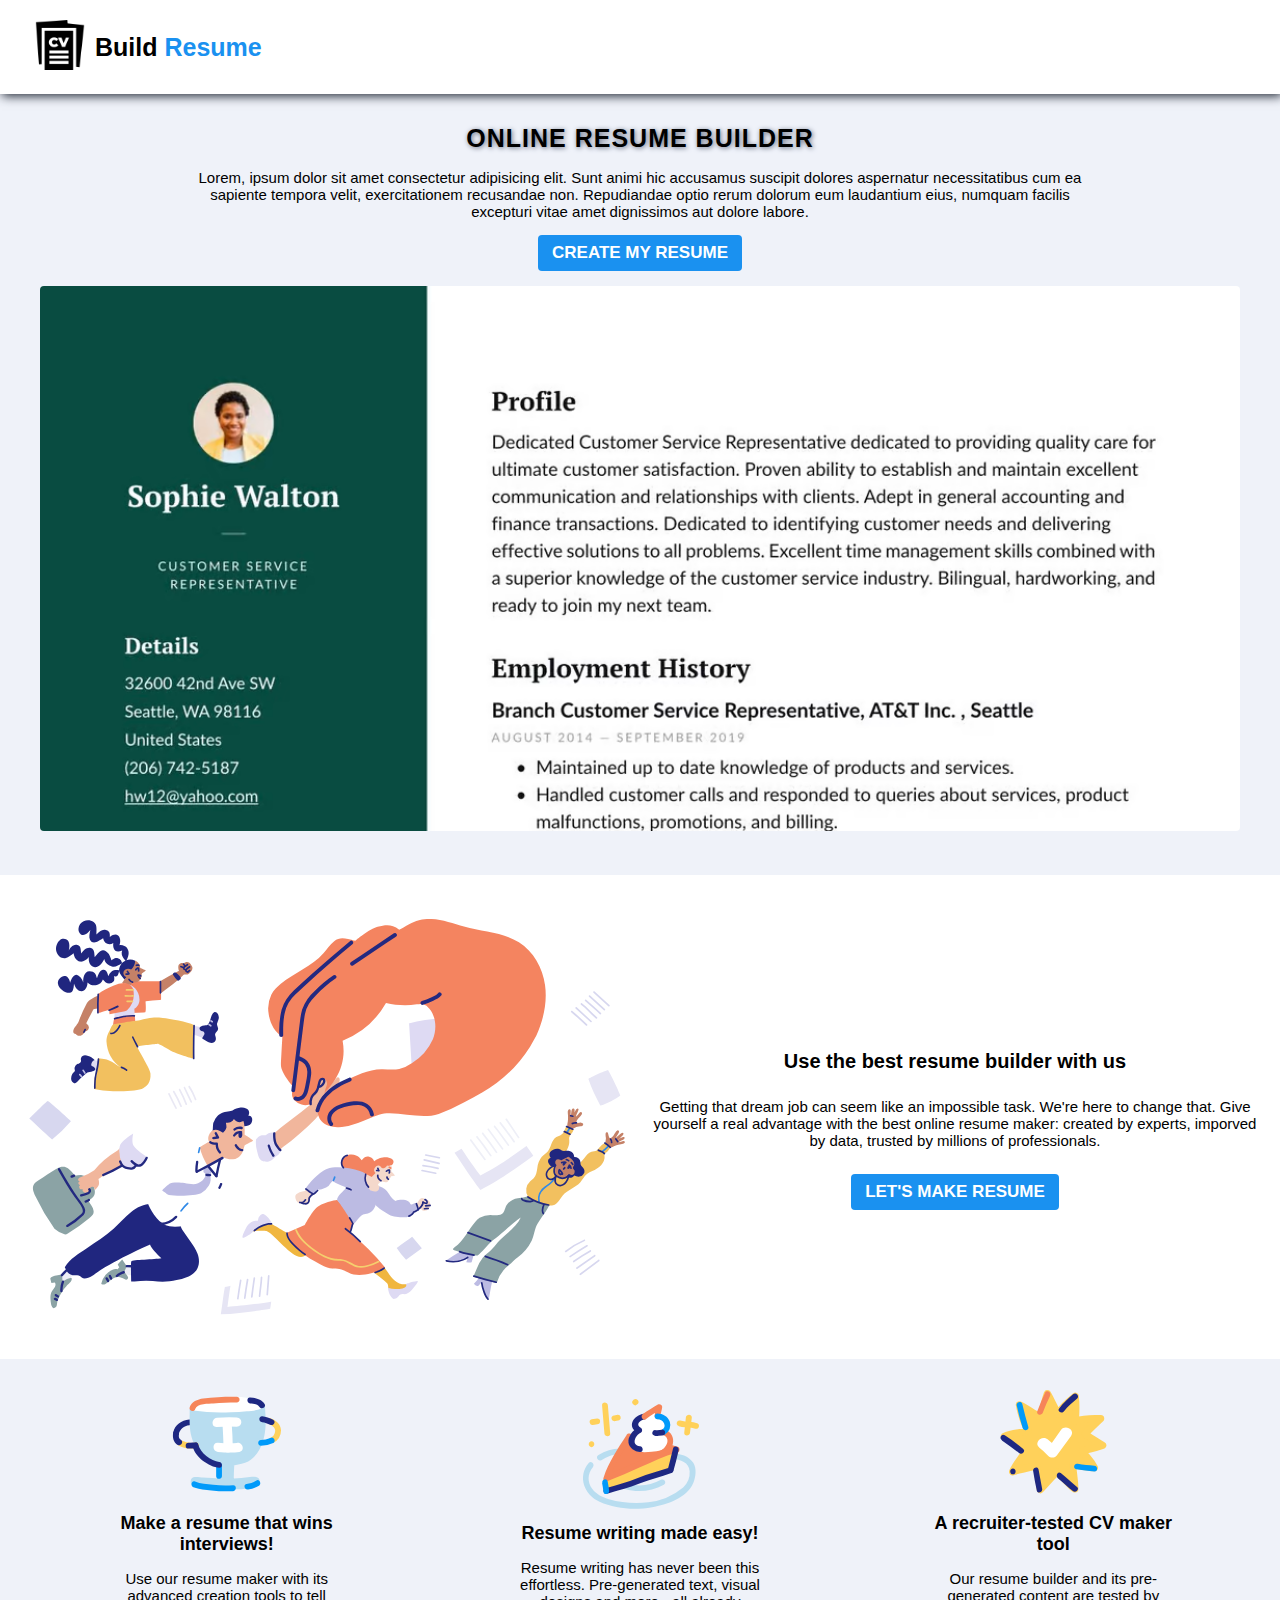
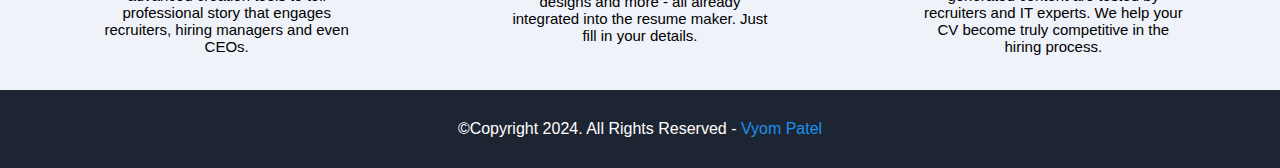
==== index.html @ 295b05ab "Add files via upload" ====
<!DOCTYPE html>
<html lang="en">
  <head>
    <meta charset="UTF-8" />
    <meta name="viewport" content="width=device-width, initial-scale=1.0" />
    <title>Resume-builder</title>
    <link rel="stylesheet" href="style.css" />
  </head>
  <body>
    <header class="header">
      <div class="logo-box">
        <div class="logo"><img src="images/curriculum-vitae.png" alt="" /></div>
        <div class="logo-text">Build <span>Resume</span></div>
      </div>
    </header>
    <main>
      <div class="container">
        <div class="main-small-head bg-bright">
          <h3>ONLINE RESUME BUILDER</h3>
          <div class="re-head-text">
            <p>
              Lorem, ipsum dolor sit amet consectetur adipisicing elit. Sunt
              animi hic accusamus suscipit dolores aspernatur necessitatibus cum
              ea sapiente tempora velit, exercitationem recusandae non.
              Repudiandae optio rerum dolorum eum laudantium eius, numquam
              facilis excepturi vitae amet dignissimos aut dolore labore.
            </p>
          </div>
          <div class="re-head-button">
            <div class="re-btn"><a href="resume.html">create my resume</a></div>
          </div>
          <div class="re-head-img">
            <img src="images/dublin-resume-templates.avif" alt="" />
          </div>
        </div>
        <div class="re-main-box">
          <div class="re-main-left">
            <img
              src="images/visual-0c7080adf17f1f207276f613447c924f667dab34b7ac415cd7ef653172defd0b.svg"
              alt=""
            />
          </div>
          <div class="re-main-right">
            <h2>Use the best resume builder with us</h2>
            <p>
              Getting that dream job can seem like an impossible task. We're
              here to change that. Give yourself a real advantage with the best
              online resume maker: created by experts, imporved by data, trusted
              by millions of professionals.
            </p>
            <div class="re-btn">
              <a href="resume.html">let's make resume</a>
            </div>
          </div>
        </div>
        <div class="re-info">
          <div class="re-info-box">
            <img
              src="images/feature-1-edf4481d69166ac81917d1e40e6597c8d61aa970ad44367ce78049bf830fbda5.svg"
              alt=""
            />
            <h3>Make a resume that wins interviews!</h3>
            <p>
              Use our resume maker with its advanced creation tools to tell
              professional story that engages recruiters, hiring managers and
              even CEOs.
            </p>
          </div>
          <div class="re-info-box">
            <img
              src="images/feature-2-a7a471bd973c02a55d1b3f8aff578cd3c9a4c5ac4fc74423d94ecc04aef3492b.svg"
              alt=""
            />
            <h3>Resume writing made easy!</h3>
            <p>
              Resume writing has never been this effortless. Pre-generated text,
              visual designs and more - all already integrated into the resume
              maker. Just fill in your details.
            </p>
          </div>
          <div class="re-info-box">
            <img
              src="images/feature-3-4e87a82f83e260488c36f8105e26f439fdc3ee5009372bb5e12d9421f32eabdd.svg"
              alt=""
            />
            <h3>A recruiter-tested CV maker tool</h3>
            <p>
              Our resume builder and its pre-generated content are tested by
              recruiters and IT experts. We help your CV become truly
              competitive in the hiring process.
            </p>
          </div>
        </div>
      </div>
    </main>
    <!-- footer -->
    <footer class="footer">
      ©Copyright 2024. All Rights Reserved - <a href="#">Vyom Patel</a>
    </footer>
  </body>
</html>
---- style.css ----
* {
  margin: 0;
  padding: 0;
  box-sizing: border-box;
}
html {
  scroll-behavior: smooth;
  -webkit-tap-highlight-color: transparent;
  font-family: "Segoe UI", Tahoma, Geneva, Verdana, sans-serif;
}
:root {
  --bright: #eff2f9;
  --white: #ffff;
  --dark: #1e2532;
  --gray: #656e83;
  --blue: #1a91f0;
}
.bg-bright {
  background-color: var(--bright);
}
.bg-white {
  background-color: var(--white);
}
.bg-dark {
  background-color: var(--dark);
}
.bg-blue {
  background-color: var(--blue);
}
.f-dark {
  color: var(--dark);
}
.f-gray {
  color: var(--gray);
}
.f-blue {
  color: var(--blue);
}
.f-white {
  color: var(--white);
}
p {
  font-size: 15px;
}
h2 {
  font-size: 20px;
}
h3 {
  font-size: 18px;
}
a {
  text-decoration: none;
}
p,
h2,
h3 {
  text-align: center;
}
/* header  */
.header {
  width: 100%;
  padding: 20px 35px;
  height: fit-content;
  display: block;
  position: relative;
  /* box-shadow: 10px 10px 20pxblack;/ */
  z-index: 99;
  box-shadow: 2px 2px 10px var(--dark);
}
.header .logo-box {
  display: flex;
  align-items: center;
  /* background-color: antiquewhite; */
}
.header .logo img {
  width: 50px;
}
.header .logo-text {
  font-size: 25px;
  font-weight: 600;
  margin-left: 10px;
}
.header .logo-text span {
  color: var(--blue);
}
/* main-head */
main {
  width: 100%;
  height: fit-content;
  /* padding: 20px; */
}
.main-small-head {
  padding: 30px 20px;
}
.main-small-head h3 {
  font-size: 25px;
  margin-bottom: 16px;
  letter-spacing: 1px;
  text-shadow: 1px 1px 5px var(--gray);
}

.main-small-head .re-head-text {
  width: 70vw;
  margin: 0 auto 15px;
}
.re-head-button {
  width: 100%;
  margin: 0 0 15px;
}
.re-btn a {
  width: fit-content;
  padding: 8px 14px;
  margin: auto;
  display: block;
  font-size: 17px;
  font-weight: 600;
  text-transform: uppercase;
  border-radius: 4px;
  color: var(--white);
  background-color: var(--blue);
  transition: all 0.5s ease-in-out;
}
.re-btn a:hover {
  background-color: var(--dark);
}
.re-head-img {
  width: 100%;
  display: block;
  padding: 0 20px;
  margin: 10px 0;
}
.re-head-img img {
  width: 100%;
  border-radius: 4px;
}
/* main box  */
.re-main-box {
  width: 100%;
  margin: 20px 0;
  padding: 20px;
  display: flex;
  gap: 20px;
  justify-content: space-between;
  align-items: center;
}
.re-main-left,
.re-main-right {
  flex: 1;
}
.re-main-left img {
  width: 100%;
}
.re-main-right h2,
.re-main-right p {
  margin: 25px auto;
}
/* re-info */
.re-info {
  width: 100%;
  padding: 20px;
  display: flex;
  justify-content: space-around;
  align-items: center;
  flex-wrap: wrap;
  background-color: var(--bright);
}
.re-info-box {
  max-width: 270px;
  text-align: center;
}
.re-info-box h3,
.re-info-box p {
  margin-bottom: 15px;
}
.re-info-box img {
  width: 130px;
  margin: 0;
}
/* footer */
footer {
  background-color: var(--dark);
  padding: 30px 20px;
  text-align: center;
  color: var(--white);
}
footer a {
  color: var(--blue);
}
/* result page */
#cv-form {
  /* display: none; */
}
#cv-template {
  display: none;
}

@media screen and (max-width: 600px) {
  .re-main-box {
    flex-direction: column;
  }
}
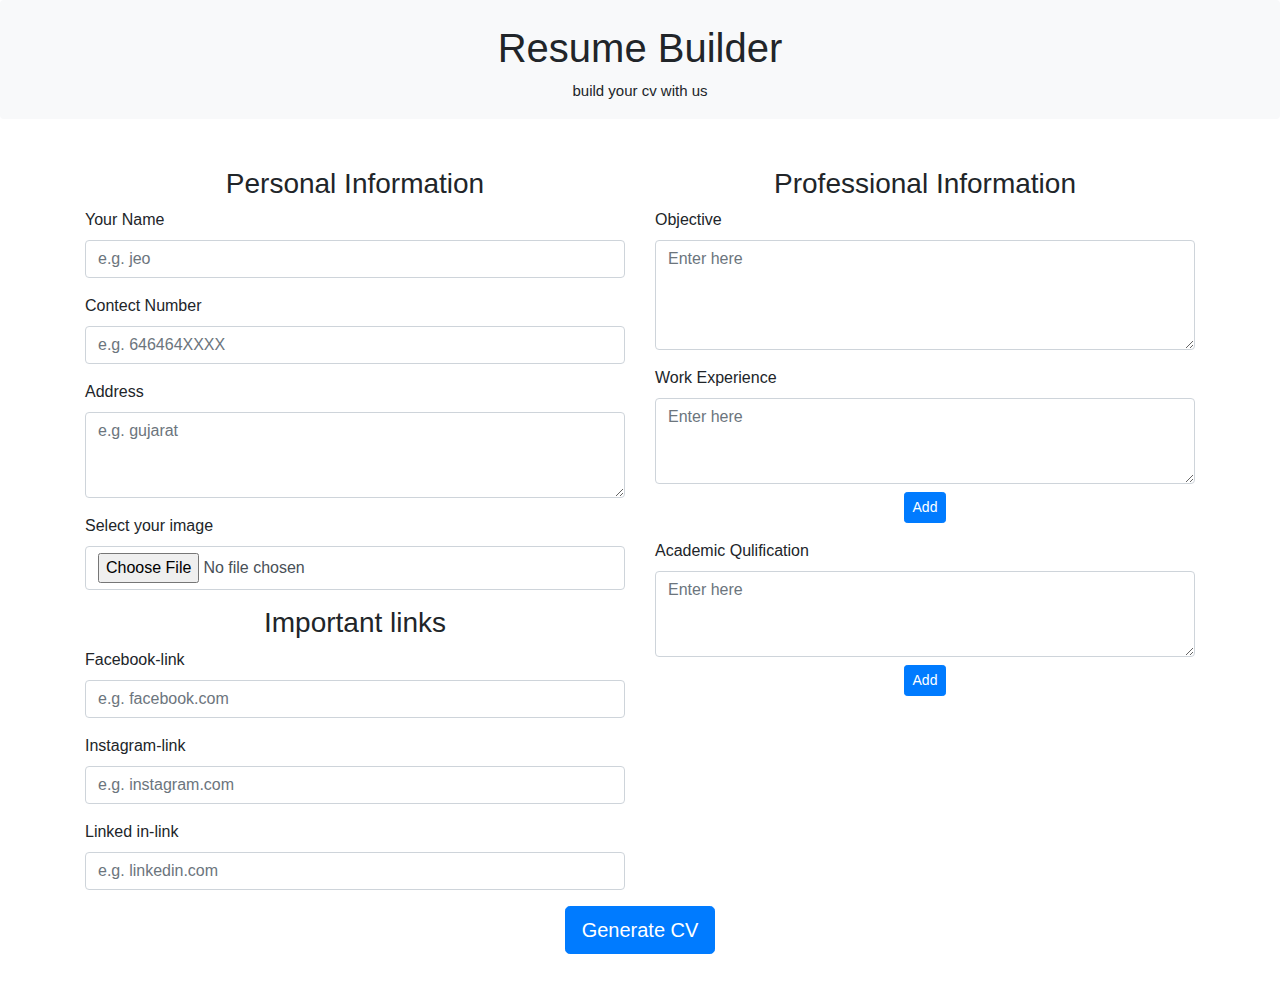
==== commit 40ab4ae7: "Add files via upload" ====
--- a/index.html
+++ b/index.html
@@ -3,99 +3,237 @@
   <head>
     <meta charset="UTF-8" />
     <meta name="viewport" content="width=device-width, initial-scale=1.0" />
-    <title>Resume-builder</title>
+    <title>Resume-Builder</title>
+    <link rel="shortcut icon" href="icon.png" type="image/x-icon" />
     <link rel="stylesheet" href="style.css" />
+    <link
+      rel="stylesheet"
+      href="https://cdn.jsdelivr.net/npm/bootstrap@4.0.0/dist/css/bootstrap.min.css"
+      integrity="sha384-Gn5384xqQ1aoWXA+058RXPxPg6fy4IWvTNh0E263XmFcJlSAwiGgFAW/dAiS6JXm"
+      crossorigin="anonymous" />
   </head>
   <body>
-    <header class="header">
-      <div class="logo-box">
-        <div class="logo"><img src="images/curriculum-vitae.png" alt="" /></div>
-        <div class="logo-text">Build <span>Resume</span></div>
+    <div class="shadow-none p-3 mb-5 bg-light rounded">
+      <h1 class="text-center my-2">Resume Builder</h1>
+      <p class="text-center my-0">build your cv with us</p>
+    </div>
+    <div class="container" id="cv-form">
+      <div class="row mt-4">
+        <div class="col-md-6">
+          <h3>Personal Information</h3>
+
+          <div class="form-group">
+            <label for="nameField">Your Name</label>
+            <input
+              type="text"
+              name=""
+              id="nameField"
+              class="form-control"
+              placeholder="e.g. jeo" />
+          </div>
+          <div class="form-group mt-2">
+            <label for="conNumField"> Contect Number</label>
+            <input
+              type="number"
+              name=""
+              id="conNumField"
+              class="form-control"
+              placeholder="e.g. 646464XXXX" />
+          </div>
+          <div class="form-group">
+            <label for="addressField">Address</label>
+            <textarea
+              name=""
+              id="addressField"
+              class="form-control"
+              cols="30"
+              rows="3"
+              placeholder="e.g. gujarat"></textarea>
+          </div>
+          <div class="form-group">
+            <label for="photoField">Select your image</label>
+            <input type="file" class="form-control" id="photoField" />
+          </div>
+
+          <h3 class="mt-1">Important links</h3>
+          <div class="form-group">
+            <label for="faceField">Facebook-link</label>
+            <input
+              type="text"
+              name=""
+              id="faceField"
+              class="form-control"
+              placeholder="e.g. facebook.com" />
+          </div>
+          <div class="form-group">
+            <label for="instaField">Instagram-link</label>
+            <input
+              type="text"
+              name=""
+              id="instaField"
+              class="form-control"
+              placeholder="e.g. instagram.com" />
+          </div>
+          <div class="form-group">
+            <label for="linkedField">Linked in-link</label>
+            <input
+              type="text"
+              name=""
+              id="linkedField"
+              class="form-control"
+              placeholder="e.g. linkedin.com" />
+          </div>
+        </div>
+        <div class="col-md-6">
+          <h3>Professional Information</h3>
+          <div class="form-group">
+            <label for="">Objective</label>
+            <textarea
+              class="form-control"
+              placeholder="Enter here"
+              rows="4"
+              id="objective"></textarea>
+          </div>
+          <!--  -->
+          <div class="form-group" id="we">
+            <label for="">Work Experience</label>
+            <textarea
+              class="form-control weField"
+              placeholder="Enter here"
+              rows="3"></textarea>
+            <!-- new text area -->
+            <div class="container text-center mt-2" id="weAddButton">
+              <button class="btn btn-primary btn-sm" onclick="addNewWEField()">
+                Add
+              </button>
+            </div>
+          </div>
+          <!--  -->
+          <div class="form-group" id="ed">
+            <label for="">Academic Qulification</label>
+            <textarea
+              class="form-control edField"
+              placeholder="Enter here"
+              rows="3"></textarea>
+            <div class="container text-center mt-2" id="edAddButton">
+              <button class="btn btn-primary btn-sm" onclick="addNewEDField()">
+                Add
+              </button>
+            </div>
+          </div>
+        </div>
       </div>
-    </header>
-    <main>
-      <div class="container">
-        <div class="main-small-head bg-bright">
-          <h3>ONLINE RESUME BUILDER</h3>
-          <div class="re-head-text">
-            <p>
-              Lorem, ipsum dolor sit amet consectetur adipisicing elit. Sunt
-              animi hic accusamus suscipit dolores aspernatur necessitatibus cum
-              ea sapiente tempora velit, exercitationem recusandae non.
-              Repudiandae optio rerum dolorum eum laudantium eius, numquam
-              facilis excepturi vitae amet dignissimos aut dolore labore.
-            </p>
-          </div>
-          <div class="re-head-button">
-            <div class="re-btn"><a href="resume.html">create my resume</a></div>
-          </div>
-          <div class="re-head-img">
-            <img src="images/dublin-resume-templates.avif" alt="" />
-          </div>
-        </div>
-        <div class="re-main-box">
-          <div class="re-main-left">
-            <img
-              src="images/visual-0c7080adf17f1f207276f613447c924f667dab34b7ac415cd7ef653172defd0b.svg"
-              alt=""
-            />
-          </div>
-          <div class="re-main-right">
-            <h2>Use the best resume builder with us</h2>
-            <p>
-              Getting that dream job can seem like an impossible task. We're
-              here to change that. Give yourself a real advantage with the best
-              online resume maker: created by experts, imporved by data, trusted
-              by millions of professionals.
-            </p>
-            <div class="re-btn">
-              <a href="resume.html">let's make resume</a>
-            </div>
-          </div>
-        </div>
-        <div class="re-info">
-          <div class="re-info-box">
-            <img
-              src="images/feature-1-edf4481d69166ac81917d1e40e6597c8d61aa970ad44367ce78049bf830fbda5.svg"
-              alt=""
-            />
-            <h3>Make a resume that wins interviews!</h3>
-            <p>
-              Use our resume maker with its advanced creation tools to tell
-              professional story that engages recruiters, hiring managers and
-              even CEOs.
-            </p>
-          </div>
-          <div class="re-info-box">
-            <img
-              src="images/feature-2-a7a471bd973c02a55d1b3f8aff578cd3c9a4c5ac4fc74423d94ecc04aef3492b.svg"
-              alt=""
-            />
-            <h3>Resume writing made easy!</h3>
-            <p>
-              Resume writing has never been this effortless. Pre-generated text,
-              visual designs and more - all already integrated into the resume
-              maker. Just fill in your details.
-            </p>
-          </div>
-          <div class="re-info-box">
-            <img
-              src="images/feature-3-4e87a82f83e260488c36f8105e26f439fdc3ee5009372bb5e12d9421f32eabdd.svg"
-              alt=""
-            />
-            <h3>A recruiter-tested CV maker tool</h3>
-            <p>
-              Our resume builder and its pre-generated content are tested by
-              recruiters and IT experts. We help your CV become truly
-              competitive in the hiring process.
-            </p>
-          </div>
-        </div>
+      <!-- generate btn -->
+      <div class="container text-center">
+        <button onclick="generateCV()" class="btn btn-primary btn-lg mb-5">
+          Generate CV
+        </button>
       </div>
-    </main>
-    <!-- footer -->
-    <footer class="footer">
-      ©Copyright 2024. All Rights Reserved - <a href="#">Vyom Patel</a>
-    </footer>
+    </div>
+
+    <!-- cv tempalate -->
+    <div class="container" id="cv-template">
+      <div class="row">
+        <div class="col-md-4 text-center bg-info py-4">
+          <!-- fist-column -->
+          <img
+            src="/images/person.png"
+            class="img-fluid border rounded-circle"
+            id="photoT"
+            style="width: 200px; height: 200px" />
+          <div class="container">
+            <p id="nameT1">Vyom patel</p>
+            <p id="contectT">+91 767676767676</p>
+            <p id="addressT">sector-4 , jhfvlkjngf</p>
+            <hr />
+            <p><a id="fbT" href="#">www//faceboock.com/vyom</a></p>
+            <p><a id="instaT" href="#">www//instagram.com/vyom</a></p>
+            <p><a id="liT" href="#">www//linkedin.com/vyom</a></p>
+          </div>
+        </div>
+        <div class="col-md-8 py-4">
+          <!-- second column -->
+          <h1 id="nameT2" class="text-center" style="font-weight: 800">
+            Vyom Patel
+          </h1>
+          <!-- objective card -->
+          <div class="card mt-0">
+            <div class="card-header bg-info">
+              <h3>Objective</h3>
+            </div>
+            <div class="card-body">
+              <p class="ml-3" id="objectiveT">
+                Lorem ipsum dolor sit amet consectetur adipisicing elit. Quasi
+                facere sunt commodi tenetur praesentium illum perferendis
+                aperiam quidem saepe provident sed laboriosam similique vero
+                quam cum porro ut, eos libero.
+              </p>
+            </div>
+          </div>
+          <!-- work experience card -->
+          <div class="card mt-0">
+            <div class="card-header bg-info">
+              <h3>Work Experience</h3>
+            </div>
+            <div class="card-body ml-3">
+              <ul id="weT">
+                <li>
+                  Lorem ipsum dolor, sit amet consectetur adipisicing elit.
+                  Dolor, odio?
+                </li>
+                <li>
+                  Lorem ipsum dolor, sit amet consectetur adipisicing elit.
+                  Dolor, odio?
+                </li>
+                <li>
+                  Lorem ipsum dolor, sit amet consectetur adipisicing elit.
+                  Dolor, odio?
+                </li>
+              </ul>
+            </div>
+          </div>
+          <!-- education qulification card -->
+          <div class="card mt-0">
+            <div class="card-header bg-info">
+              <h3>Academic Qualification</h3>
+            </div>
+            <div class="card-body ml-3">
+              <ul id="edT">
+                <li>
+                  Lorem ipsum dolor, sit amet consectetur adipisicing elit.
+                  Dolor, odio?
+                </li>
+                <li>
+                  Lorem ipsum dolor, sit amet consectetur adipisicing elit.
+                  Dolor, odio?
+                </li>
+                <li>
+                  Lorem ipsum dolor, sit amet consectetur adipisicing elit.
+                  Dolor, odio?
+                </li>
+              </ul>
+            </div>
+          </div>
+          <div class="container mt-3 text-center">
+            <button onclick="printCV()" class="btn bg-info">Print</button>
+          </div>
+        </div>
+      </div>
+    </div>
+
+    <script
+      src="https://code.jquery.com/jquery-3.2.1.slim.min.js"
+      integrity="sha384-KJ3o2DKtIkvYIK3UENzmM7KCkRr/rE9/Qpg6aAZGJwFDMVNA/GpGFF93hXpG5KkN"
+      crossorigin="anonymous"></script>
+    <script
+      src="https://cdn.jsdelivr.net/npm/popper.js@1.12.9/dist/umd/popper.min.js"
+      integrity="sha384-ApNbgh9B+Y1QKtv3Rn7W3mgPxhU9K/ScQsAP7hUibX39j7fakFPskvXusvfa0b4Q"
+      crossorigin="anonymous"></script>
+    <script
+      src="https://cdn.jsdelivr.net/npm/bootstrap@4.0.0/dist/js/bootstrap.min.js"
+      integrity="sha384-JZR6Spejh4U02d8jOt6vLEHfe/JQGiRRSQQxSfFWpi1MquVdAyjUar5+76PVCmYl"
+      crossorigin="anonymous"></script>
+
+    <script src="script.js"></script>
   </body>
 </html>
